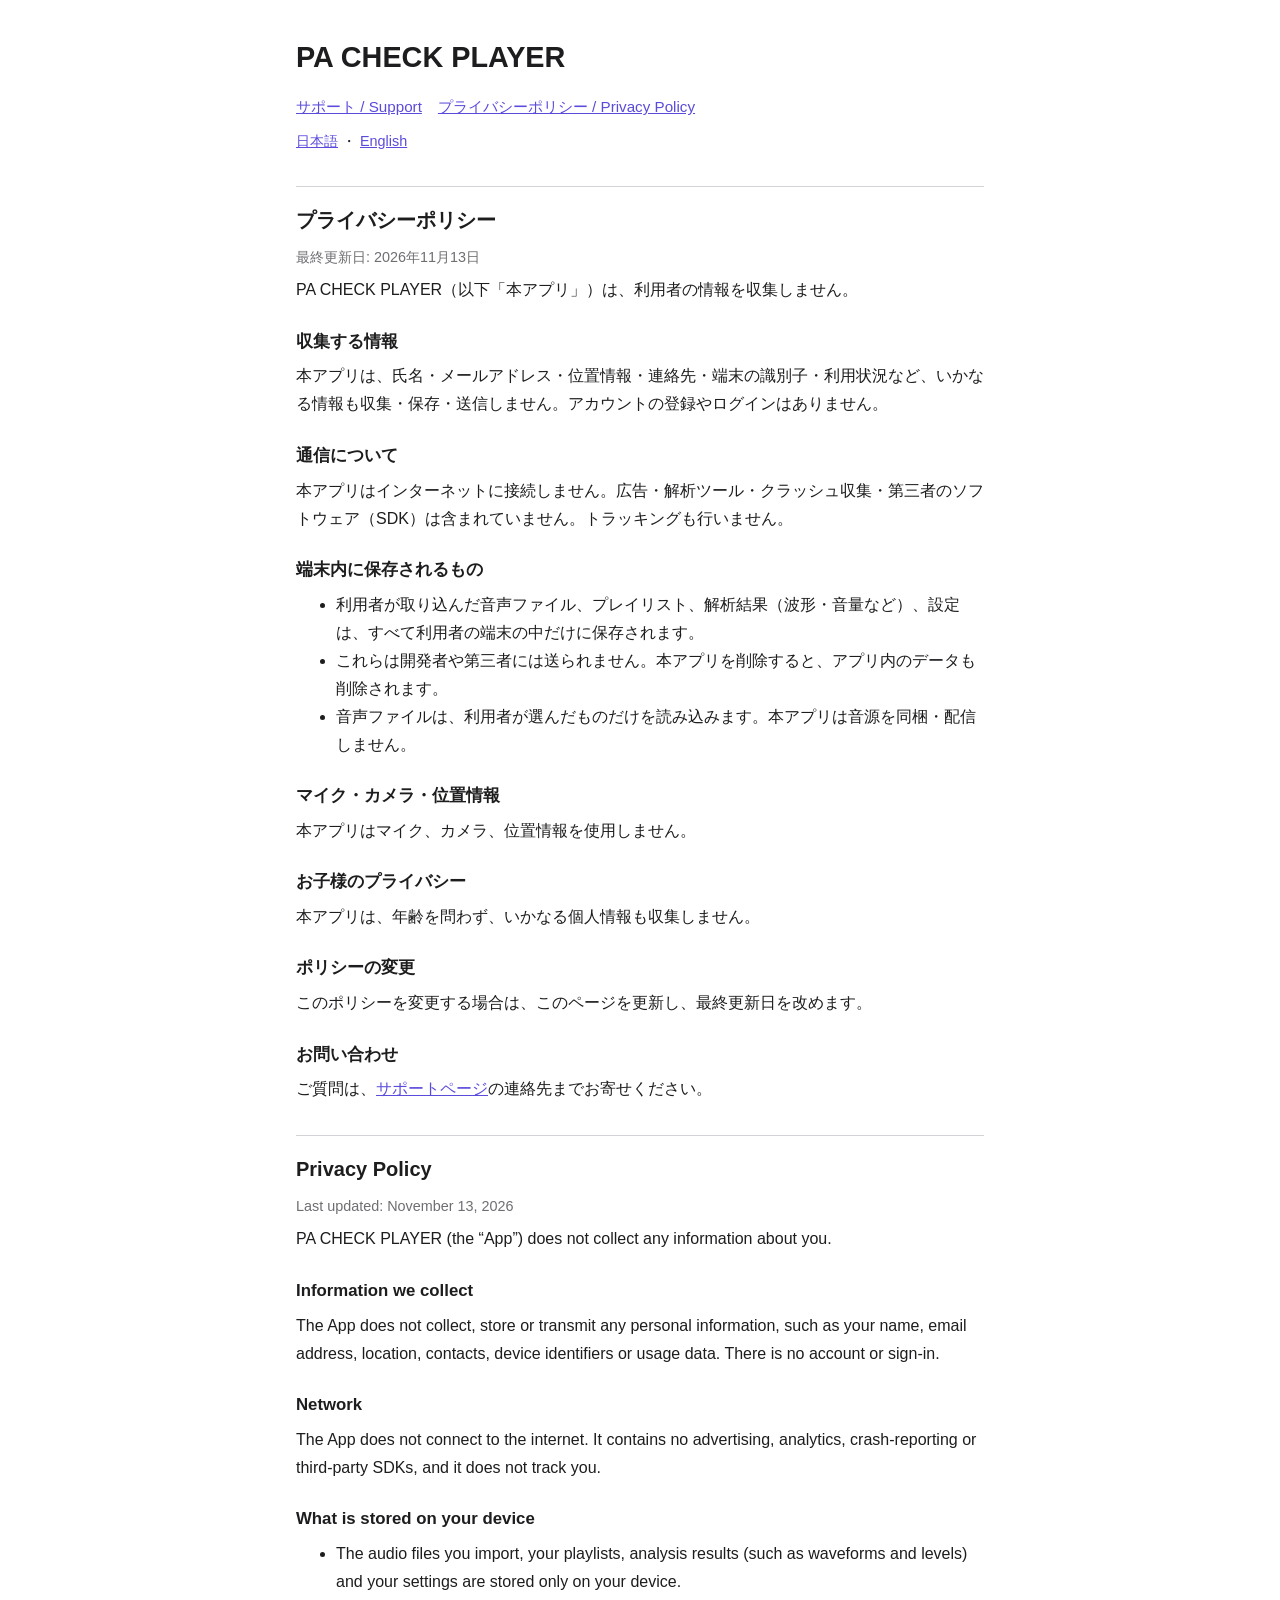
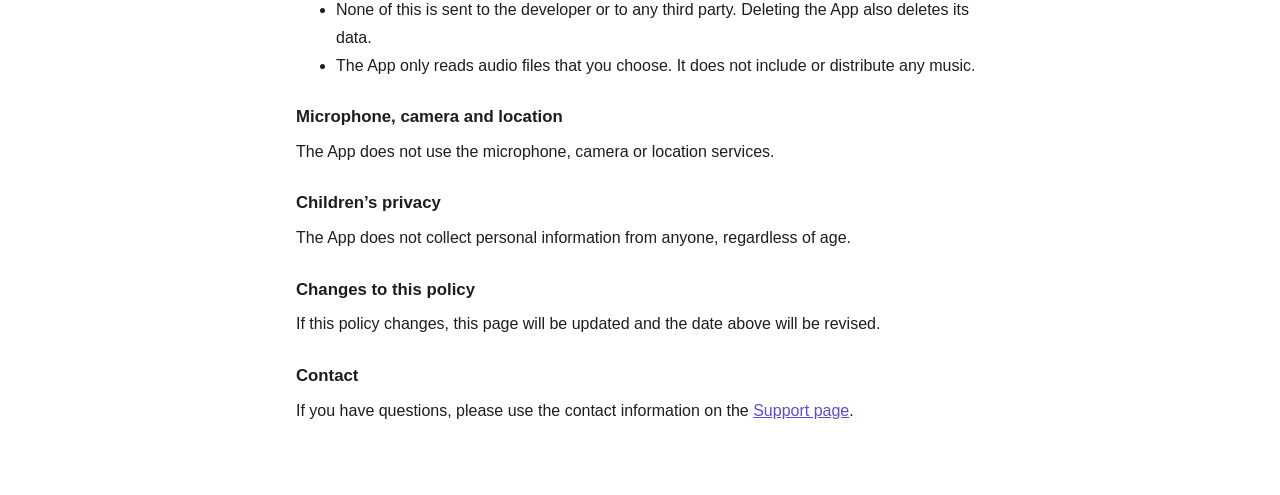
==== privacy.html @ 72625f15 "docs: サポートとプライバシーポリシーのページ（日英）を追加する Co-Authored-By: Claude Sonnet 5.5 <noreply@anthropic.com>" ====
<!doctype html>
<html lang="ja">
<head>
<meta charset="utf-8">
<meta name="viewport" content="width=device-width, initial-scale=1">
<title>PA CHECK PLAYER プライバシーポリシー / Privacy Policy</title>
<link rel="stylesheet" href="style.css">
</head>
<body>
<main>
<h1>PA CHECK PLAYER</h1>
<nav><a href="index.html">サポート / Support</a><a href="privacy.html">プライバシーポリシー / Privacy Policy</a></nav>
<p class="lang"><a href="#ja">日本語</a> ・ <a href="#en">English</a></p>

<section id="ja" lang="ja">
<h2>プライバシーポリシー</h2>
<p class="muted">最終更新日: 2026年11月13日</p>
<p>PA CHECK PLAYER（以下「本アプリ」）は、利用者の情報を収集しません。</p>

<h3>収集する情報</h3>
<p>本アプリは、氏名・メールアドレス・位置情報・連絡先・端末の識別子・利用状況など、いかなる情報も収集・保存・送信しません。アカウントの登録やログインはありません。</p>

<h3>通信について</h3>
<p>本アプリはインターネットに接続しません。広告・解析ツール・クラッシュ収集・第三者のソフトウェア（SDK）は含まれていません。トラッキングも行いません。</p>

<h3>端末内に保存されるもの</h3>
<ul>
  <li>利用者が取り込んだ音声ファイル、プレイリスト、解析結果（波形・音量など）、設定は、すべて利用者の端末の中だけに保存されます。</li>
  <li>これらは開発者や第三者には送られません。本アプリを削除すると、アプリ内のデータも削除されます。</li>
  <li>音声ファイルは、利用者が選んだものだけを読み込みます。本アプリは音源を同梱・配信しません。</li>
</ul>

<h3>マイク・カメラ・位置情報</h3>
<p>本アプリはマイク、カメラ、位置情報を使用しません。</p>

<h3>お子様のプライバシー</h3>
<p>本アプリは、年齢を問わず、いかなる個人情報も収集しません。</p>

<h3>ポリシーの変更</h3>
<p>このポリシーを変更する場合は、このページを更新し、最終更新日を改めます。</p>

<h3>お問い合わせ</h3>
<p>ご質問は、<a href="index.html">サポートページ</a>の連絡先までお寄せください。</p>
</section>

<section id="en" lang="en">
<h2>Privacy Policy</h2>
<p class="muted">Last updated: November 13, 2026</p>
<p>PA CHECK PLAYER (the “App”) does not collect any information about you.</p>

<h3>Information we collect</h3>
<p>The App does not collect, store or transmit any personal information, such as your name, email address, location, contacts, device identifiers or usage data. There is no account or sign-in.</p>

<h3>Network</h3>
<p>The App does not connect to the internet. It contains no advertising, analytics, crash-reporting or third-party SDKs, and it does not track you.</p>

<h3>What is stored on your device</h3>
<ul>
  <li>The audio files you import, your playlists, analysis results (such as waveforms and levels) and your settings are stored only on your device.</li>
  <li>None of this is sent to the developer or to any third party. Deleting the App also deletes its data.</li>
  <li>The App only reads audio files that you choose. It does not include or distribute any music.</li>
</ul>

<h3>Microphone, camera and location</h3>
<p>The App does not use the microphone, camera or location services.</p>

<h3>Children’s privacy</h3>
<p>The App does not collect personal information from anyone, regardless of age.</p>

<h3>Changes to this policy</h3>
<p>If this policy changes, this page will be updated and the date above will be revised.</p>

<h3>Contact</h3>
<p>If you have questions, please use the contact information on the <a href="index.html">Support page</a>.</p>
</section>
</main>
</body>
</html>
---- style.css ----
:root { --bg:#ffffff; --fg:#1d1d1f; --muted:#6e6e73; --line:#d2d2d7; --accent:#5b4bdb; }
@media (prefers-color-scheme: dark) { :root { --bg:#0d0d1a; --fg:#f2f2f7; --muted:#a1a1aa; --line:#2c2c3e; --accent:#9b8cff; } }
* { box-sizing: border-box; }
body { margin:0; background:var(--bg); color:var(--fg); font:16px/1.75 -apple-system,BlinkMacSystemFont,"Hiragino Sans","Noto Sans JP","Segoe UI",sans-serif; }
main { max-width:720px; margin:0 auto; padding:32px 16px 64px; }
h1 { font-size:1.8rem; margin:0 0 4px; }
h2 { font-size:1.25rem; margin:2rem 0 .4rem; padding-top:1rem; border-top:1px solid var(--line); }
h3 { font-size:1.05rem; margin:1.4rem 0 .2rem; }
p, ul { margin:.4rem 0; }
.muted { color:var(--muted); font-size:.9rem; }
a { color:var(--accent); }
nav { display:flex; gap:16px; flex-wrap:wrap; margin:12px 0 8px; font-size:.95rem; }
.lang { margin:8px 0 0; font-size:.9rem; }
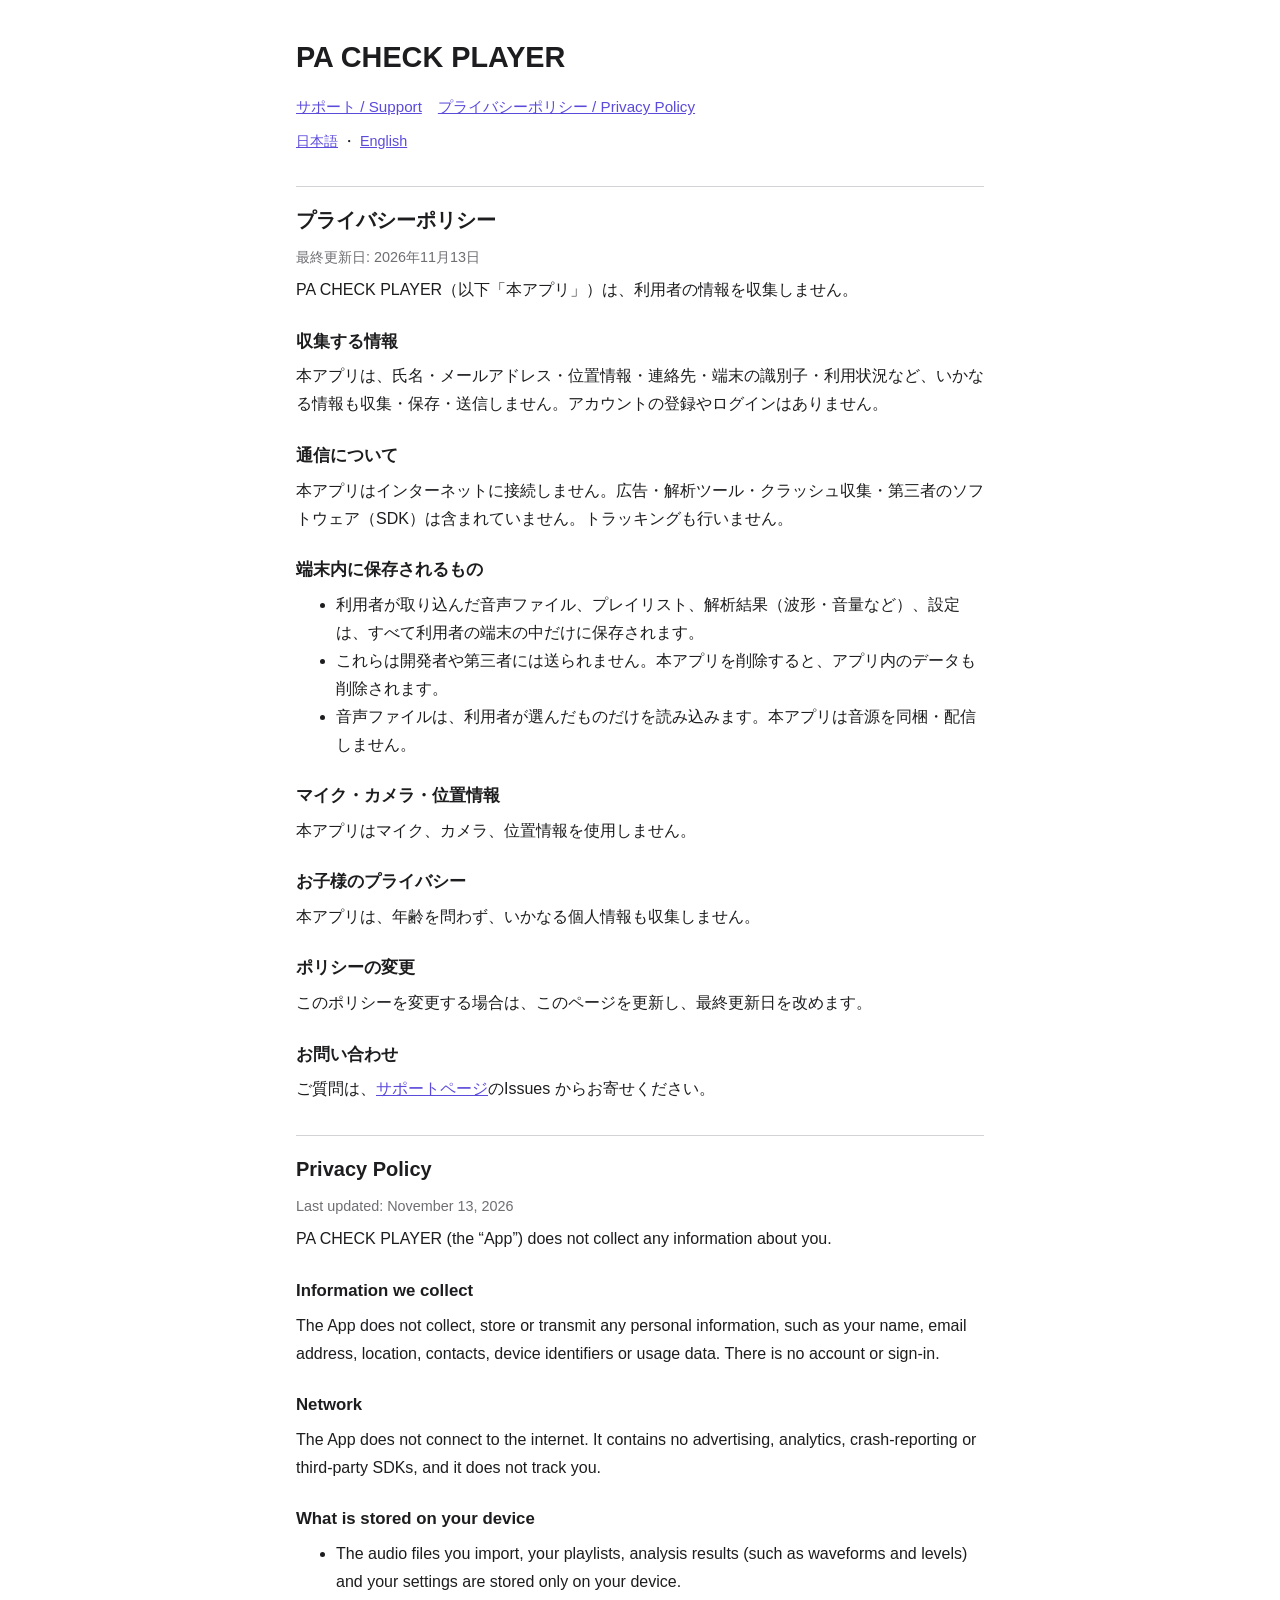
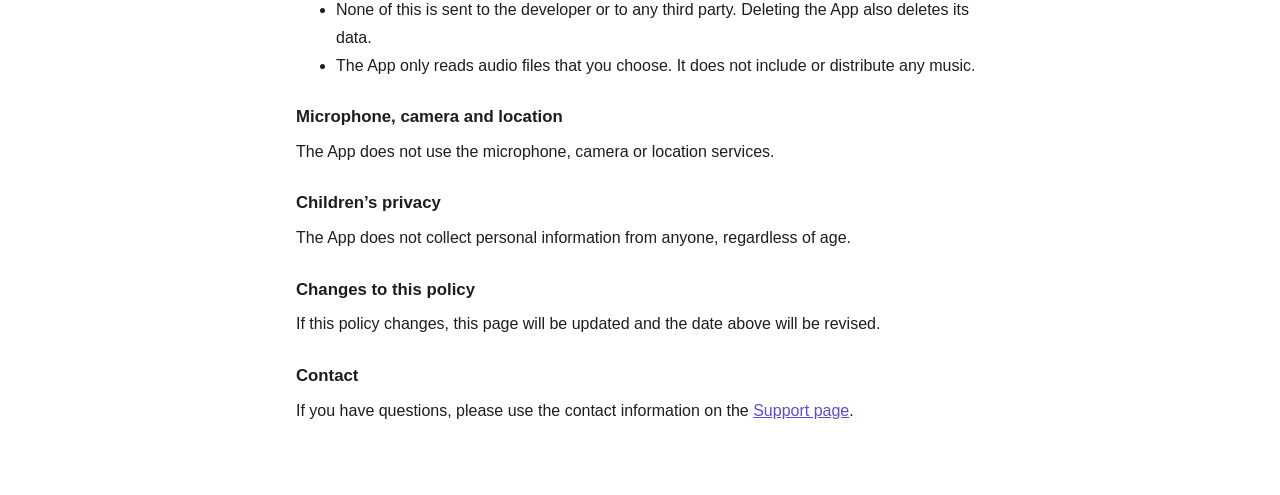
==== commit 90a8de3e: "docs: 連絡先をメールから GitHub Issues に変える Co-Authored-By: Claude Sonnet 5.5 <noreply@anthropic.com>" ====
--- a/privacy.html
+++ b/privacy.html
@@ -40,7 +40,7 @@
 <p>このポリシーを変更する場合は、このページを更新し、最終更新日を改めます。</p>
 
 <h3>お問い合わせ</h3>
-<p>ご質問は、<a href="index.html">サポートページ</a>の連絡先までお寄せください。</p>
+<p>ご質問は、<a href="index.html">サポートページ</a>のIssues からお寄せください。</p>
 </section>
 
 <section id="en" lang="en">
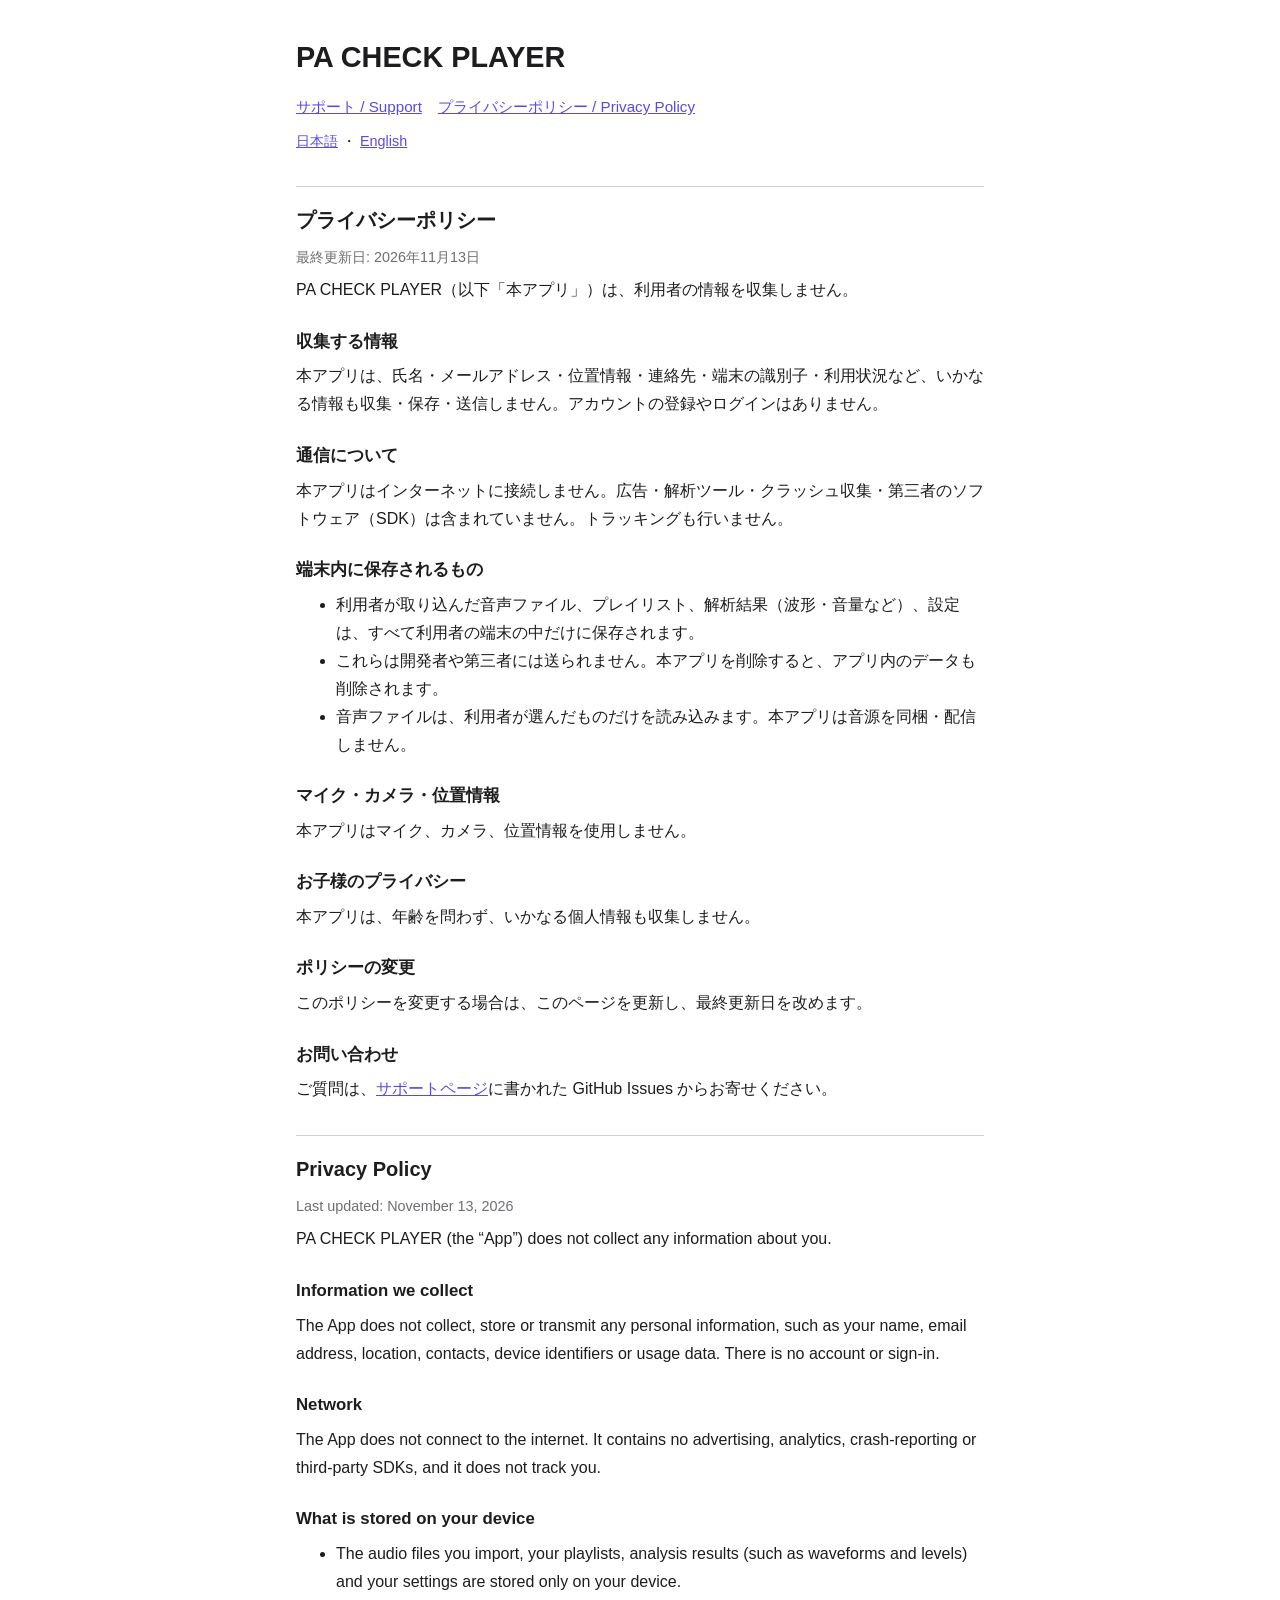
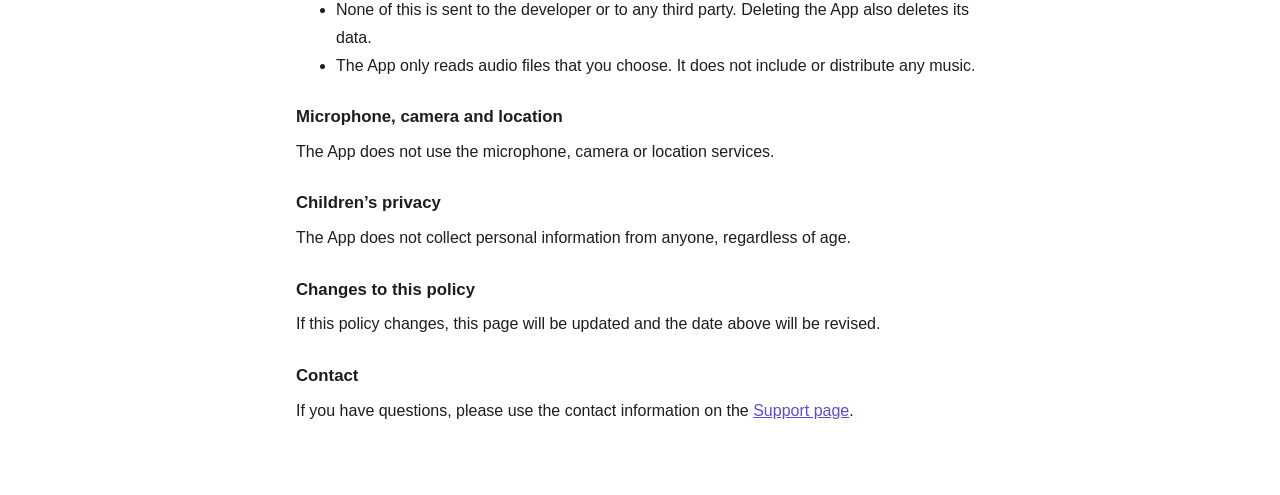
==== commit 8a569d69: "docs: プライバシーポリシーの連絡先の文言を整える Co-Authored-By: Claude Sonnet 5.5 <noreply@anthropic.com>" ====
--- a/privacy.html
+++ b/privacy.html
@@ -40,7 +40,7 @@
 <p>このポリシーを変更する場合は、このページを更新し、最終更新日を改めます。</p>
 
 <h3>お問い合わせ</h3>
-<p>ご質問は、<a href="index.html">サポートページ</a>のIssues からお寄せください。</p>
+<p>ご質問は、<a href="index.html">サポートページ</a>に書かれた GitHub Issues からお寄せください。</p>
 </section>
 
 <section id="en" lang="en">
